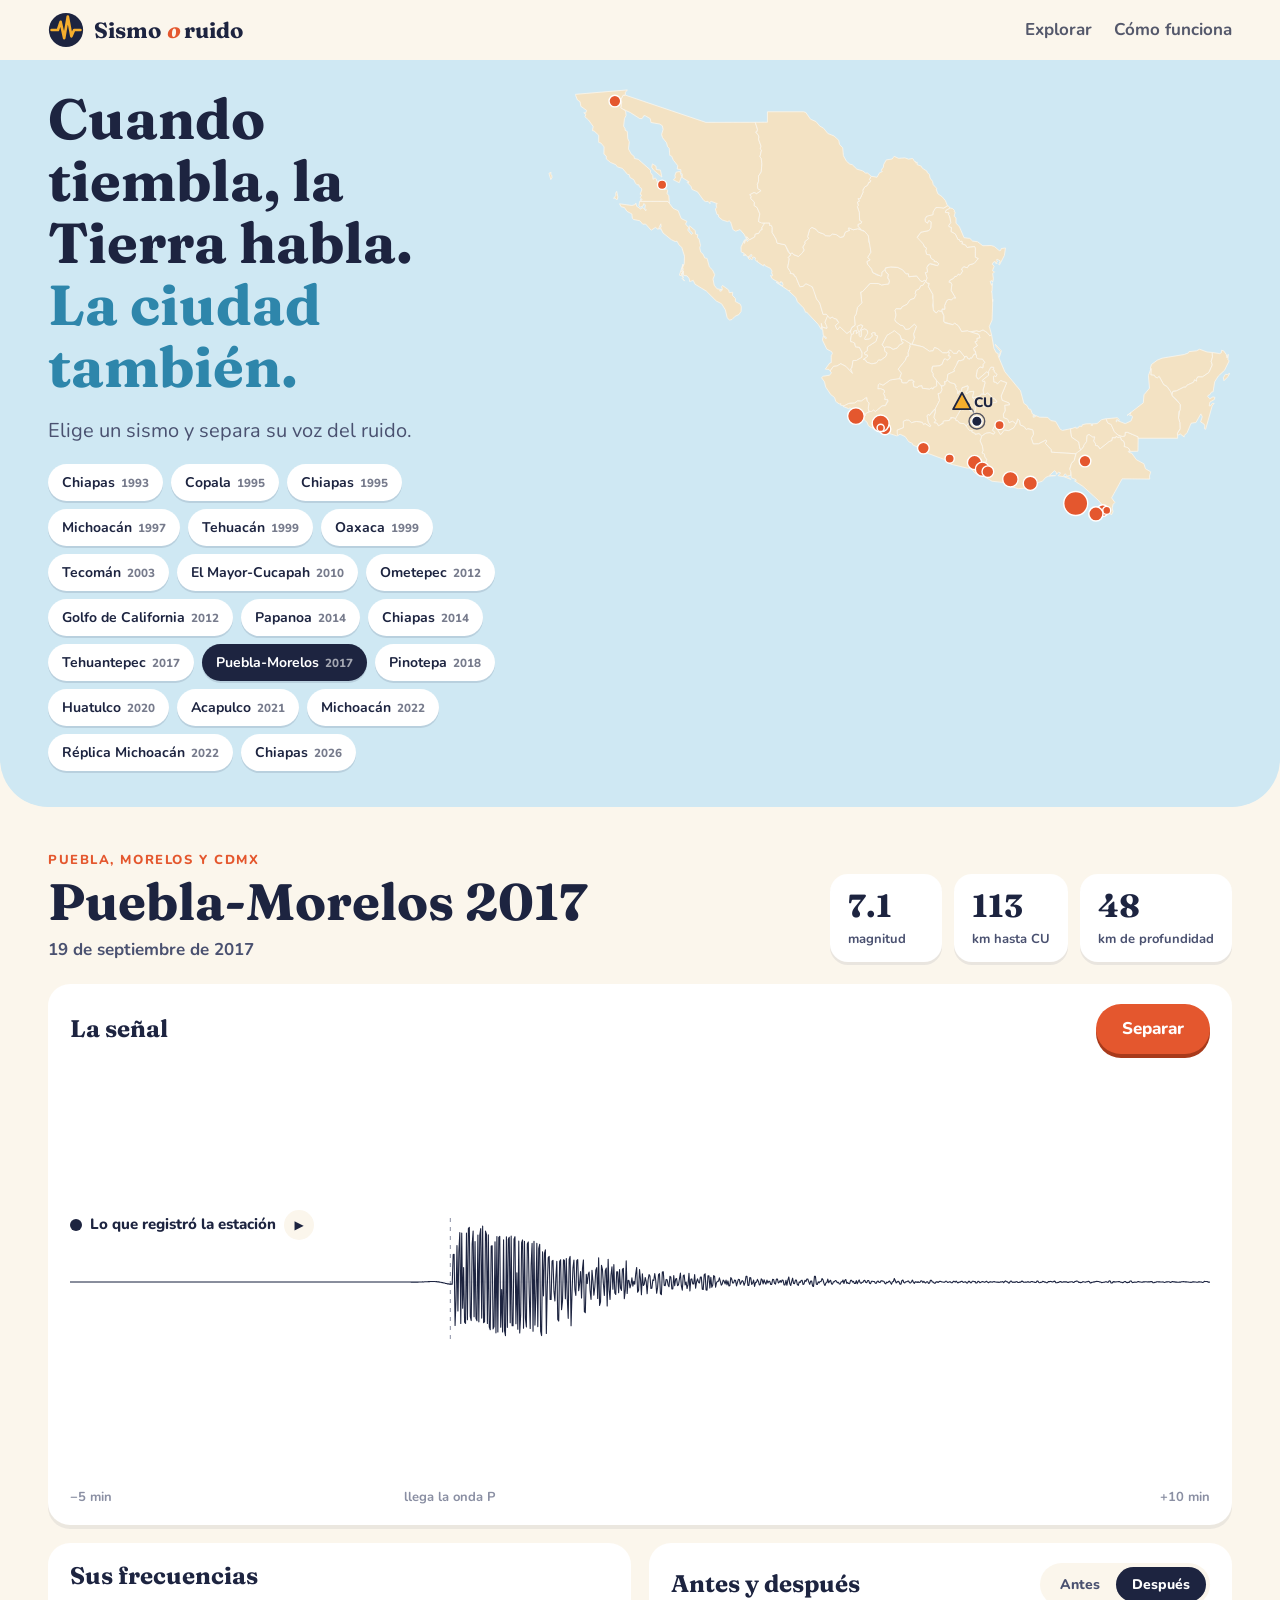
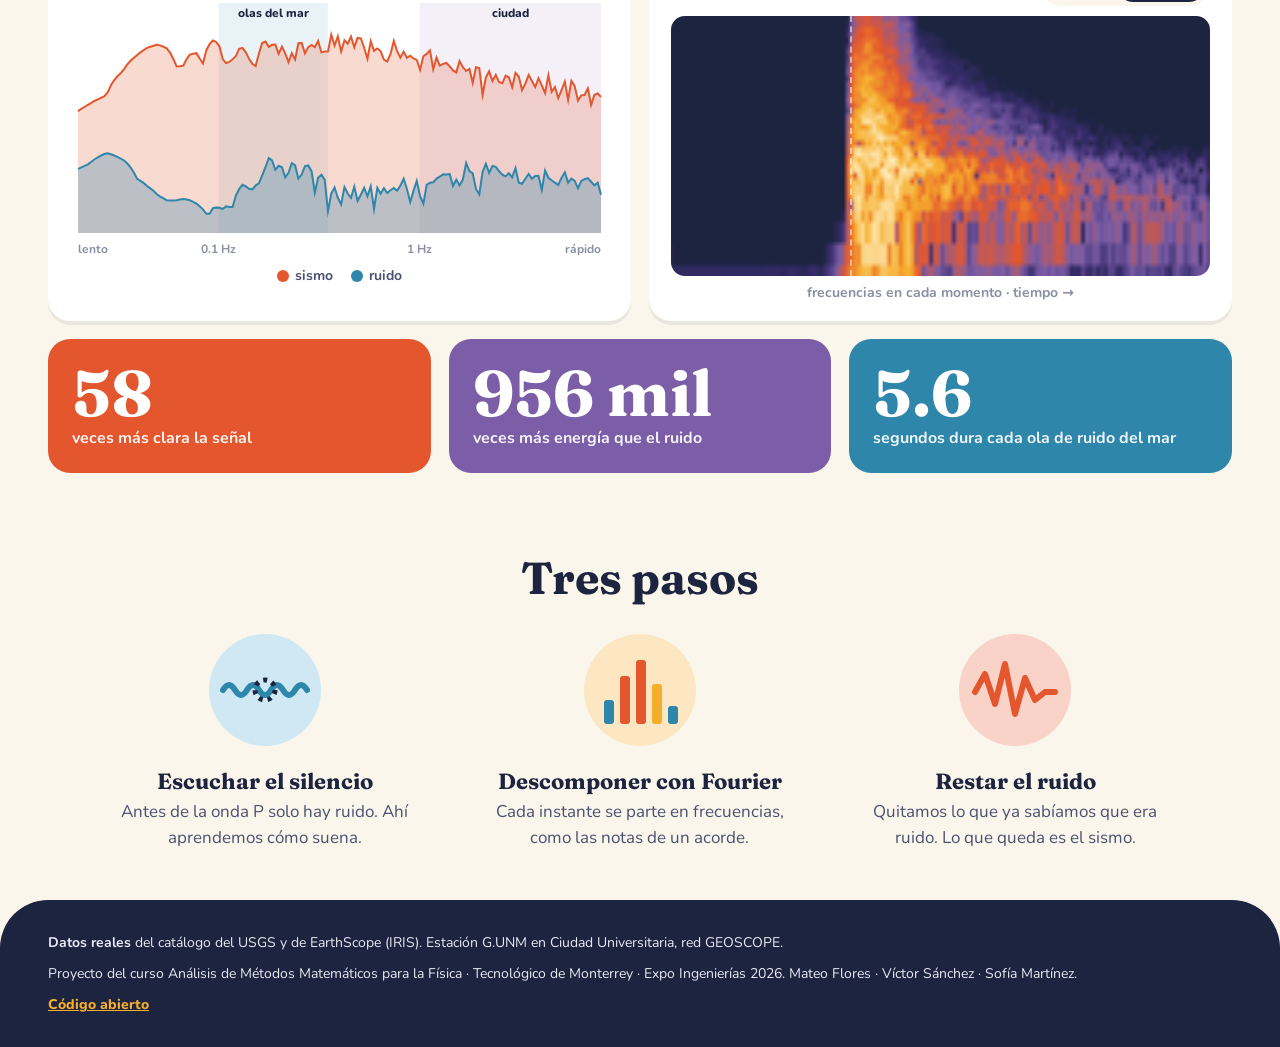
==== web/public/index.html @ 2a660dc6 "Página web: explorador de 20 sismos" ====
<!DOCTYPE html>
<html lang="es">
<head>
  <meta charset="utf-8">
  <meta name="viewport" content="width=device-width, initial-scale=1">
  <title>Sismo o ruido</title>
  <meta name="description" content="Explora 20 sismos de México y mira cómo la transformada de Fourier separa la onda del sismo del ruido de la ciudad.">
  <link rel="icon" href="icono.svg" type="image/svg+xml">
  <link rel="stylesheet" href="estilo.css">
</head>
<body>
  <header class="barra">
    <a class="marca" href="#">
      <svg viewBox="0 0 40 40" class="logo" aria-hidden="true"><circle cx="20" cy="20" r="19" fill="#1D2440"/><path d="M4 20h7l3-9 4 18 4-24 4 22 3-7h7" fill="none" stroke="#F6AE2D" stroke-width="3" stroke-linecap="round" stroke-linejoin="round"/></svg>
      <span>Sismo <b>o</b> ruido</span>
    </a>
    <nav>
      <a href="#explorar">Explorar</a>
      <a href="#como">Cómo funciona</a>
    </nav>
  </header>

  <section class="portada">
    <div class="portada-txt">
      <h1>Cuando tiembla, la Tierra habla.<br><span>La ciudad también.</span></h1>
      <p>Elige un sismo y separa su voz del ruido.</p>
    </div>
    <div class="mapa-caja" id="explorar">
      <svg id="mapa" viewBox="0 0 1000 627" role="img" aria-label="Mapa de México con 20 sismos"></svg>
      <div id="tip" class="tip"></div>
    </div>
    <div class="lista" id="lista" role="list"></div>
  </section>

  <section class="ficha" id="ficha">
    <div class="ficha-cab">
      <div>
        <div class="region" id="f-region"></div>
        <h2 id="f-nombre"></h2>
        <div class="fecha" id="f-fecha"></div>
      </div>
      <div class="datos">
        <div><b id="f-mag"></b><span>magnitud</span></div>
        <div><b id="f-dist"></b><span>km hasta CU</span></div>
        <div><b id="f-prof"></b><span>km de profundidad</span></div>
      </div>
    </div>

    <div class="panel">
      <div class="panel-cab">
        <h3>La señal</h3>
        <button class="boton" id="b-separar">Separar</button>
      </div>
      <div class="ondas" id="ondas">
        <div class="onda" data-k="crudo"><canvas></canvas><div class="etiqueta"><i class="punto gris"></i>Lo que registró la estación<button class="oir" data-a="aud_crudo" aria-label="Escuchar el registro">▶</button></div></div>
        <div class="onda" data-k="sismo"><canvas></canvas><div class="etiqueta"><i class="punto rojo"></i>Sismo<button class="oir" data-a="aud_sismo" aria-label="Escuchar el sismo">▶</button></div></div>
        <div class="onda" data-k="ruido"><canvas></canvas><div class="etiqueta"><i class="punto azul"></i>Ruido <em id="f-zoom"></em><button class="oir" data-a="aud_ruido" aria-label="Escuchar el ruido">▶</button></div></div>
      </div>
      <div class="eje"><span>−5 min</span><span class="eje-p">llega la onda P</span><span>+10 min</span></div>
    </div>

    <div class="dos">
      <div class="panel">
        <div class="panel-cab"><h3>Sus frecuencias</h3></div>
        <canvas id="espectro" class="lienzo"></canvas>
        <div class="leyenda"><span><i class="punto rojo"></i>sismo</span><span><i class="punto azul"></i>ruido</span></div>
      </div>
      <div class="panel">
        <div class="panel-cab"><h3>Antes y después</h3>
          <div class="seg" id="seg"><button data-v="0" class="on">Antes</button><button data-v="1">Después</button></div></div>
        <div class="sg" id="sg">
          <canvas id="sg-antes"></canvas>
          <canvas id="sg-despues"></canvas>
          <div class="sg-p"></div>
        </div>
        <div class="leyenda"><span class="flecha">frecuencias en cada momento · tiempo →</span></div>
      </div>
    </div>

    <div class="cifras">
      <div class="cifra"><b id="c-claro"></b><span>veces más clara la señal</span></div>
      <div class="cifra"><b id="c-energia"></b><span>veces más energía que el ruido</span></div>
      <div class="cifra"><b id="c-mar"></b><span>segundos dura cada ola de ruido del mar</span></div>
    </div>
  </section>

  <section class="como" id="como">
    <h2>Tres pasos</h2>
    <div class="pasos">
      <div class="paso">
        <svg viewBox="0 0 120 120" aria-hidden="true"><circle cx="60" cy="60" r="56" fill="#CFE8F3"/><path d="M18 60q6-10 12 0t12 0 12 0 12 0 12 0 12 0 12 0" fill="none" stroke="#2E86AB" stroke-width="6" stroke-linecap="round"/><circle cx="60" cy="60" r="10" fill="none" stroke="#1D2440" stroke-width="5" stroke-dasharray="4 5"/></svg>
        <h4>Escuchar el silencio</h4>
        <p>Antes de la onda P solo hay ruido. Ahí aprendemos cómo suena.</p>
      </div>
      <div class="paso">
        <svg viewBox="0 0 120 120" aria-hidden="true"><circle cx="60" cy="60" r="56" fill="#FDE7C2"/><rect x="24" y="70" width="10" height="24" rx="3" fill="#2E86AB"/><rect x="40" y="46" width="10" height="48" rx="3" fill="#E4572E"/><rect x="56" y="30" width="10" height="64" rx="3" fill="#E4572E"/><rect x="72" y="54" width="10" height="40" rx="3" fill="#F6AE2D"/><rect x="88" y="76" width="10" height="18" rx="3" fill="#2E86AB"/></svg>
        <h4>Descomponer con Fourier</h4>
        <p>Cada instante se parte en frecuencias, como las notas de un acorde.</p>
      </div>
      <div class="paso">
        <svg viewBox="0 0 120 120" aria-hidden="true"><circle cx="60" cy="60" r="56" fill="#F9D3C8"/><path d="M20 62l10-18 10 30 10-40 10 50 10-36 10 22 10-8 10 0" fill="none" stroke="#E4572E" stroke-width="6" stroke-linecap="round" stroke-linejoin="round"/></svg>
        <h4>Restar el ruido</h4>
        <p>Quitamos lo que ya sabíamos que era ruido. Lo que queda es el sismo.</p>
      </div>
    </div>
  </section>

  <footer class="pie">
    <div>
      <b>Datos reales</b> del catálogo del USGS y de EarthScope (IRIS). Estación G.UNM en Ciudad Universitaria, red GEOSCOPE.
    </div>
    <div>
      Proyecto del curso Análisis de Métodos Matemáticos para la Física · Tecnológico de Monterrey · Expo Ingenierías 2026.
      Mateo Flores · Víctor Sánchez · Sofía Martínez.
    </div>
    <div><a href="https://github.com/Mmateo101/video-fismat">Código abierto</a></div>
  </footer>

  <script src="js/gsap.min.js"></script>
  <script src="js/mexico.js"></script>
  <script src="js/app.js"></script>
</body>
</html>
---- web/public/estilo.css ----
@font-face { font-family: "Fraunces"; font-weight: 600; font-display: swap; src: url("fonts/fraunces-latin-600-normal.woff2") format("woff2"); }
@font-face { font-family: "Fraunces"; font-weight: 700; font-display: swap; src: url("fonts/fraunces-latin-700-normal.woff2") format("woff2"); }
@font-face { font-family: "Nunito"; font-weight: 400; font-display: swap; src: url("fonts/nunito-latin-400-normal.woff2") format("woff2"); }
@font-face { font-family: "Nunito"; font-weight: 700; font-display: swap; src: url("fonts/nunito-latin-700-normal.woff2") format("woff2"); }
@font-face { font-family: "Nunito"; font-weight: 800; font-display: swap; src: url("fonts/nunito-latin-800-normal.woff2") format("woff2"); }

:root {
  --papel: #FBF6EC;
  --cielo: #CFE8F3;
  --tinta: #1D2440;
  --tinta2: #4A5170;
  --sismo: #E4572E;
  --ruido: #2E86AB;
  --sol: #F6AE2D;
  --morado: #7B5EA7;
  --tierra: #F3E2C3;
  --tierra2: #E9CF9F;
  --gris: #8A8FA3;
  --radio: 22px;
}
* { box-sizing: border-box; }
html { scroll-behavior: smooth; }
body { margin: 0; background: var(--papel); color: var(--tinta); font: 400 17px/1.5 "Nunito", system-ui, sans-serif; }
h1, h2, h3, h4 { font-family: "Fraunces", Georgia, serif; font-weight: 700; margin: 0; line-height: 1.1; }
a { color: inherit; }
button { font: inherit; cursor: pointer; }

.barra { position: sticky; top: 0; z-index: 20; display: flex; align-items: center; justify-content: space-between; padding: 12px clamp(16px, 4vw, 48px); background: rgba(251, 246, 236, .92); backdrop-filter: blur(8px); }
.marca { display: flex; align-items: center; gap: 10px; text-decoration: none; font: 700 22px "Fraunces", serif; }
.marca b { color: var(--sismo); font-style: italic; }
.logo { width: 36px; height: 36px; }
.barra nav { display: flex; gap: 22px; font-weight: 700; }
.barra nav a { text-decoration: none; opacity: .75; }
.barra nav a:hover { opacity: 1; }

/* portada: texto + mapa + lista */
.portada { display: grid; grid-template-columns: minmax(0, 1fr) minmax(0, 1.5fr); grid-template-rows: auto auto; gap: 18px 40px; padding: 28px clamp(16px, 4vw, 48px) 36px; background: var(--cielo); border-radius: 0 0 48px 48px; }
.portada-txt { align-self: center; }
.portada h1 { font-size: clamp(34px, 4.4vw, 64px); }
.portada h1 span { color: var(--ruido); }
.portada p { font-size: 20px; color: var(--tinta2); margin: 18px 0 0; }
.mapa-caja { position: relative; grid-row: span 2; }
#mapa { width: 100%; height: auto; display: block; overflow: visible; }
#mapa .estado { fill: var(--tierra); stroke: var(--papel); stroke-width: 1.2; }
#mapa .estado.cdmx { fill: var(--tierra2); }
#mapa .sismo { cursor: pointer; }
#mapa .sismo circle.n { fill: var(--sismo); stroke: #fff; stroke-width: 2; transition: r .25s; }
#mapa .sismo circle.o { fill: none; stroke: var(--sismo); stroke-width: 2; opacity: 0; }
#mapa .sismo.activo circle.n { fill: var(--tinta); }
#mapa .sismo.activo circle.o { stroke: var(--tinta); }
#mapa .estacion path { fill: var(--sol); stroke: var(--tinta); stroke-width: 2.5; stroke-linejoin: round; }
#mapa .rayo { stroke: var(--tinta); stroke-width: 2; stroke-dasharray: 6 7; fill: none; opacity: .5; }
.tip { position: absolute; pointer-events: none; padding: 8px 14px; border-radius: 12px; background: var(--tinta); color: #fff; font-weight: 700; font-size: 15px; white-space: nowrap; opacity: 0; transform: translate(-50%, -130%); transition: opacity .15s; }
.lista { display: flex; flex-wrap: wrap; gap: 8px; align-content: flex-start; }
.chip { border: 0; padding: 8px 14px; border-radius: 40px; background: #fff; color: var(--tinta); font-weight: 700; font-size: 14px; box-shadow: 0 2px 0 rgba(29, 36, 64, .12); transition: transform .15s, background .2s, color .2s; }
.chip:hover { transform: translateY(-2px); }
.chip.activo { background: var(--tinta); color: #fff; }
.chip small { opacity: .6; margin-left: 6px; font-weight: 800; }

/* ficha del sismo */
.ficha { padding: 44px clamp(16px, 4vw, 48px) 20px; max-width: 1400px; margin: 0 auto; }
.ficha-cab { display: flex; justify-content: space-between; align-items: flex-end; flex-wrap: wrap; gap: 24px; margin-bottom: 22px; }
.region { font-weight: 800; letter-spacing: .12em; text-transform: uppercase; font-size: 13px; color: var(--sismo); }
.ficha h2 { font-size: clamp(32px, 4vw, 54px); margin-top: 4px; }
.fecha { color: var(--tinta2); font-weight: 700; margin-top: 6px; }
.datos { display: flex; gap: 12px; }
.datos div { background: #fff; border-radius: 18px; padding: 12px 18px; min-width: 112px; box-shadow: 0 3px 0 rgba(29, 36, 64, .08); }
.datos b { display: block; font: 700 32px "Fraunces", serif; }
.datos span { font-size: 13px; font-weight: 700; color: var(--tinta2); }

.panel { background: #fff; border-radius: var(--radio); padding: 20px 22px 18px; box-shadow: 0 4px 0 rgba(29, 36, 64, .07); margin-bottom: 18px; }
.panel-cab { display: flex; align-items: center; justify-content: space-between; margin-bottom: 10px; gap: 12px; }
.panel h3 { font-size: 24px; }
.pista { font-size: 13px; font-weight: 800; color: var(--gris); text-transform: uppercase; letter-spacing: .1em; }
.boton { border: 0; border-radius: 40px; padding: 12px 26px; background: var(--sismo); color: #fff; font-weight: 800; font-size: 17px; box-shadow: 0 4px 0 #A83A1B; transition: transform .1s, box-shadow .1s, background .2s; }
.boton:active { transform: translateY(3px); box-shadow: 0 1px 0 #A83A1B; }
.boton.unir { background: var(--tinta); box-shadow: 0 4px 0 #0B1025; }

.ondas { position: relative; height: 420px; }
.onda { position: absolute; left: 0; right: 0; height: 140px; }
.onda canvas { width: 100%; height: 100%; display: block; }
.etiqueta { position: absolute; left: 0; top: 4px; display: flex; align-items: center; gap: 8px; font-weight: 800; font-size: 15px; background: rgba(255, 255, 255, .85); padding: 2px 8px 2px 0; border-radius: 8px; }
.etiqueta em { font-style: normal; color: var(--gris); font-weight: 700; }
.punto { display: inline-block; width: 12px; height: 12px; border-radius: 50%; }
.punto.gris { background: var(--tinta); }
.punto.rojo { background: var(--sismo); }
.punto.azul { background: var(--ruido); }
.oir { border: 0; width: 30px; height: 30px; border-radius: 50%; background: var(--papel); color: var(--tinta); font-size: 12px; display: grid; place-items: center; transition: background .2s; }
.oir:hover, .oir.sonando { background: var(--sol); }
.eje { position: relative; display: flex; justify-content: space-between; font-size: 13px; font-weight: 700; color: var(--gris); margin-top: 4px; }

.dos { display: grid; grid-template-columns: 1fr 1fr; gap: 18px; }
.dos .panel { margin-bottom: 0; }
.lienzo { width: 100%; height: 260px; display: block; }
.leyenda { display: flex; gap: 18px; justify-content: center; font-size: 14px; font-weight: 700; color: var(--tinta2); margin-top: 6px; }
.leyenda span { display: flex; align-items: center; gap: 6px; }
.leyenda .flecha { color: var(--gris); }
.sg { position: relative; height: 260px; border-radius: 14px; overflow: hidden; cursor: ew-resize; touch-action: none; }
.sg canvas { position: absolute; inset: 0; width: 100%; height: 100%; }
.sg { cursor: default; }
.sg-p { position: absolute; top: 0; bottom: 0; left: 33.3%; border-left: 2px dashed rgba(255, 255, 255, .55); }
.seg { display: flex; background: var(--papel); border-radius: 40px; padding: 4px; }
.seg button { border: 0; background: none; padding: 7px 16px; border-radius: 40px; font-weight: 800; font-size: 14px; color: var(--tinta2); transition: background .25s, color .25s; }
.seg button.on { background: var(--tinta); color: #fff; }

.cifras { display: grid; grid-template-columns: repeat(3, 1fr); gap: 18px; margin: 18px 0 10px; }
.cifra { border-radius: var(--radio); padding: 22px 24px; color: #fff; }
.cifra:nth-child(1) { background: var(--sismo); }
.cifra:nth-child(2) { background: var(--morado); }
.cifra:nth-child(3) { background: var(--ruido); }
.cifra b { display: block; font: 700 clamp(40px, 5vw, 64px)/1 "Fraunces", serif; }
.cifra span { font-weight: 700; font-size: 16px; opacity: .92; }

.como { padding: 50px clamp(16px, 4vw, 48px); text-align: center; }
.como h2 { font-size: clamp(30px, 3.5vw, 46px); margin-bottom: 28px; }
.pasos { display: grid; grid-template-columns: repeat(3, 1fr); gap: 26px; max-width: 1100px; margin: 0 auto; }
.paso svg { width: 120px; height: 120px; }
.paso h4 { font-size: 22px; margin: 12px 0 6px; }
.paso p { margin: 0 auto; max-width: 300px; color: var(--tinta2); }

.pie { background: var(--tinta); color: #E8EAF2; padding: 32px clamp(16px, 4vw, 48px); display: grid; gap: 10px; font-size: 14px; border-radius: 48px 48px 0 0; }
.pie a { color: var(--sol); font-weight: 800; }

@media (max-width: 900px) {
  .portada { grid-template-columns: 1fr; }
  .mapa-caja { grid-row: auto; }
  .dos, .cifras, .pasos { grid-template-columns: 1fr; }
  .ondas { height: 360px; }
  .onda { height: 120px; }
  .barra nav { display: none; }
}
@media (prefers-reduced-motion: reduce) { html { scroll-behavior: auto; } }
.eje-p { position: absolute; left: 33.3%; transform: translateX(-50%); }
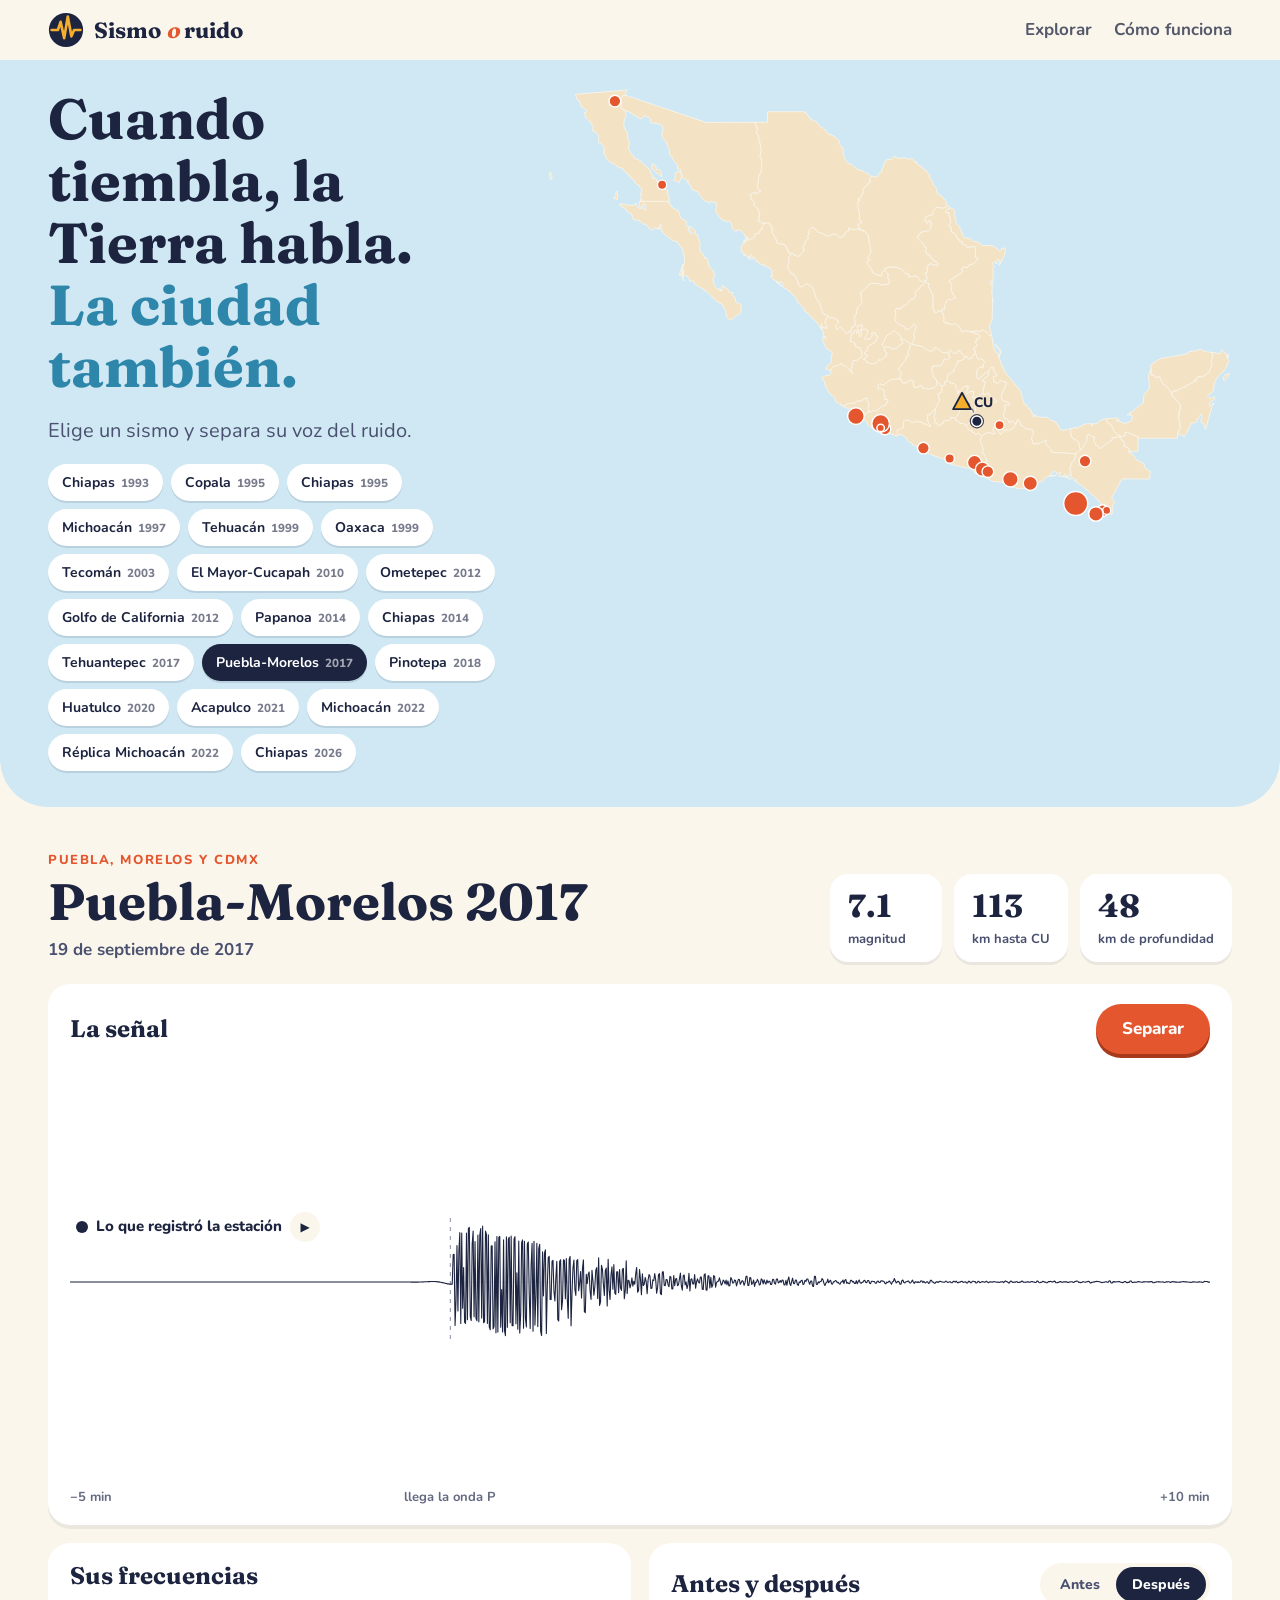
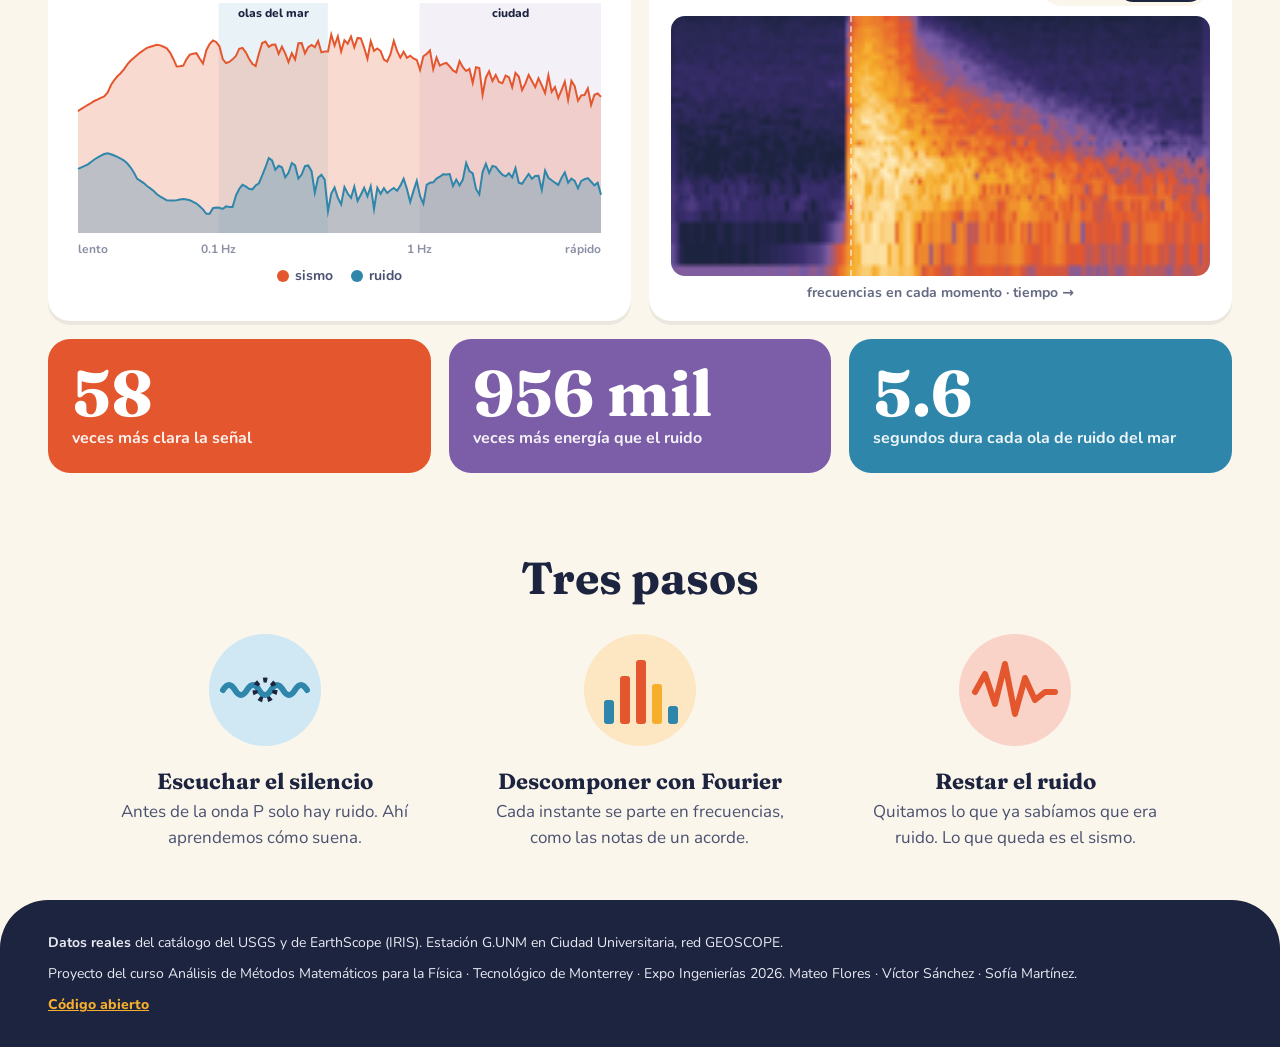
==== commit f027f20f: "Web: jerarquia de encabezados, contraste y relleno" ====
--- a/web/public/index.html
+++ b/web/public/index.html
@@ -89,17 +89,17 @@
     <div class="pasos">
       <div class="paso">
         <svg viewBox="0 0 120 120" aria-hidden="true"><circle cx="60" cy="60" r="56" fill="#CFE8F3"/><path d="M18 60q6-10 12 0t12 0 12 0 12 0 12 0 12 0 12 0" fill="none" stroke="#2E86AB" stroke-width="6" stroke-linecap="round"/><circle cx="60" cy="60" r="10" fill="none" stroke="#1D2440" stroke-width="5" stroke-dasharray="4 5"/></svg>
-        <h4>Escuchar el silencio</h4>
+        <h3 class="paso-t">Escuchar el silencio</h3>
         <p>Antes de la onda P solo hay ruido. Ahí aprendemos cómo suena.</p>
       </div>
       <div class="paso">
         <svg viewBox="0 0 120 120" aria-hidden="true"><circle cx="60" cy="60" r="56" fill="#FDE7C2"/><rect x="24" y="70" width="10" height="24" rx="3" fill="#2E86AB"/><rect x="40" y="46" width="10" height="48" rx="3" fill="#E4572E"/><rect x="56" y="30" width="10" height="64" rx="3" fill="#E4572E"/><rect x="72" y="54" width="10" height="40" rx="3" fill="#F6AE2D"/><rect x="88" y="76" width="10" height="18" rx="3" fill="#2E86AB"/></svg>
-        <h4>Descomponer con Fourier</h4>
+        <h3 class="paso-t">Descomponer con Fourier</h3>
         <p>Cada instante se parte en frecuencias, como las notas de un acorde.</p>
       </div>
       <div class="paso">
         <svg viewBox="0 0 120 120" aria-hidden="true"><circle cx="60" cy="60" r="56" fill="#F9D3C8"/><path d="M20 62l10-18 10 30 10-40 10 50 10-36 10 22 10-8 10 0" fill="none" stroke="#E4572E" stroke-width="6" stroke-linecap="round" stroke-linejoin="round"/></svg>
-        <h4>Restar el ruido</h4>
+        <h3 class="paso-t">Restar el ruido</h3>
         <p>Quitamos lo que ya sabíamos que era ruido. Lo que queda es el sismo.</p>
       </div>
     </div>
--- a/web/public/estilo.css
+++ b/web/public/estilo.css
@@ -15,7 +15,7 @@
   --morado: #7B5EA7;
   --tierra: #F3E2C3;
   --tierra2: #E9CF9F;
-  --gris: #8A8FA3;
+  --gris: #646A82;
   --radio: 22px;
 }
 * { box-sizing: border-box; }
@@ -79,7 +79,7 @@
 .ondas { position: relative; height: 420px; }
 .onda { position: absolute; left: 0; right: 0; height: 140px; }
 .onda canvas { width: 100%; height: 100%; display: block; }
-.etiqueta { position: absolute; left: 0; top: 4px; display: flex; align-items: center; gap: 8px; font-weight: 800; font-size: 15px; background: rgba(255, 255, 255, .85); padding: 2px 8px 2px 0; border-radius: 8px; }
+.etiqueta { position: absolute; left: 0; top: 4px; display: flex; align-items: center; gap: 8px; font-weight: 800; font-size: 15px; background: rgba(255, 255, 255, .85); padding: 4px 10px 4px 6px; border-radius: 8px; }
 .etiqueta em { font-style: normal; color: var(--gris); font-weight: 700; }
 .punto { display: inline-block; width: 12px; height: 12px; border-radius: 50%; }
 .punto.gris { background: var(--tinta); }
@@ -115,7 +115,7 @@
 .como h2 { font-size: clamp(30px, 3.5vw, 46px); margin-bottom: 28px; }
 .pasos { display: grid; grid-template-columns: repeat(3, 1fr); gap: 26px; max-width: 1100px; margin: 0 auto; }
 .paso svg { width: 120px; height: 120px; }
-.paso h4 { font-size: 22px; margin: 12px 0 6px; }
+.paso h3 { font-size: 22px; margin: 12px 0 6px; }
 .paso p { margin: 0 auto; max-width: 300px; color: var(--tinta2); }
 
 .pie { background: var(--tinta); color: #E8EAF2; padding: 32px clamp(16px, 4vw, 48px); display: grid; gap: 10px; font-size: 14px; border-radius: 48px 48px 0 0; }
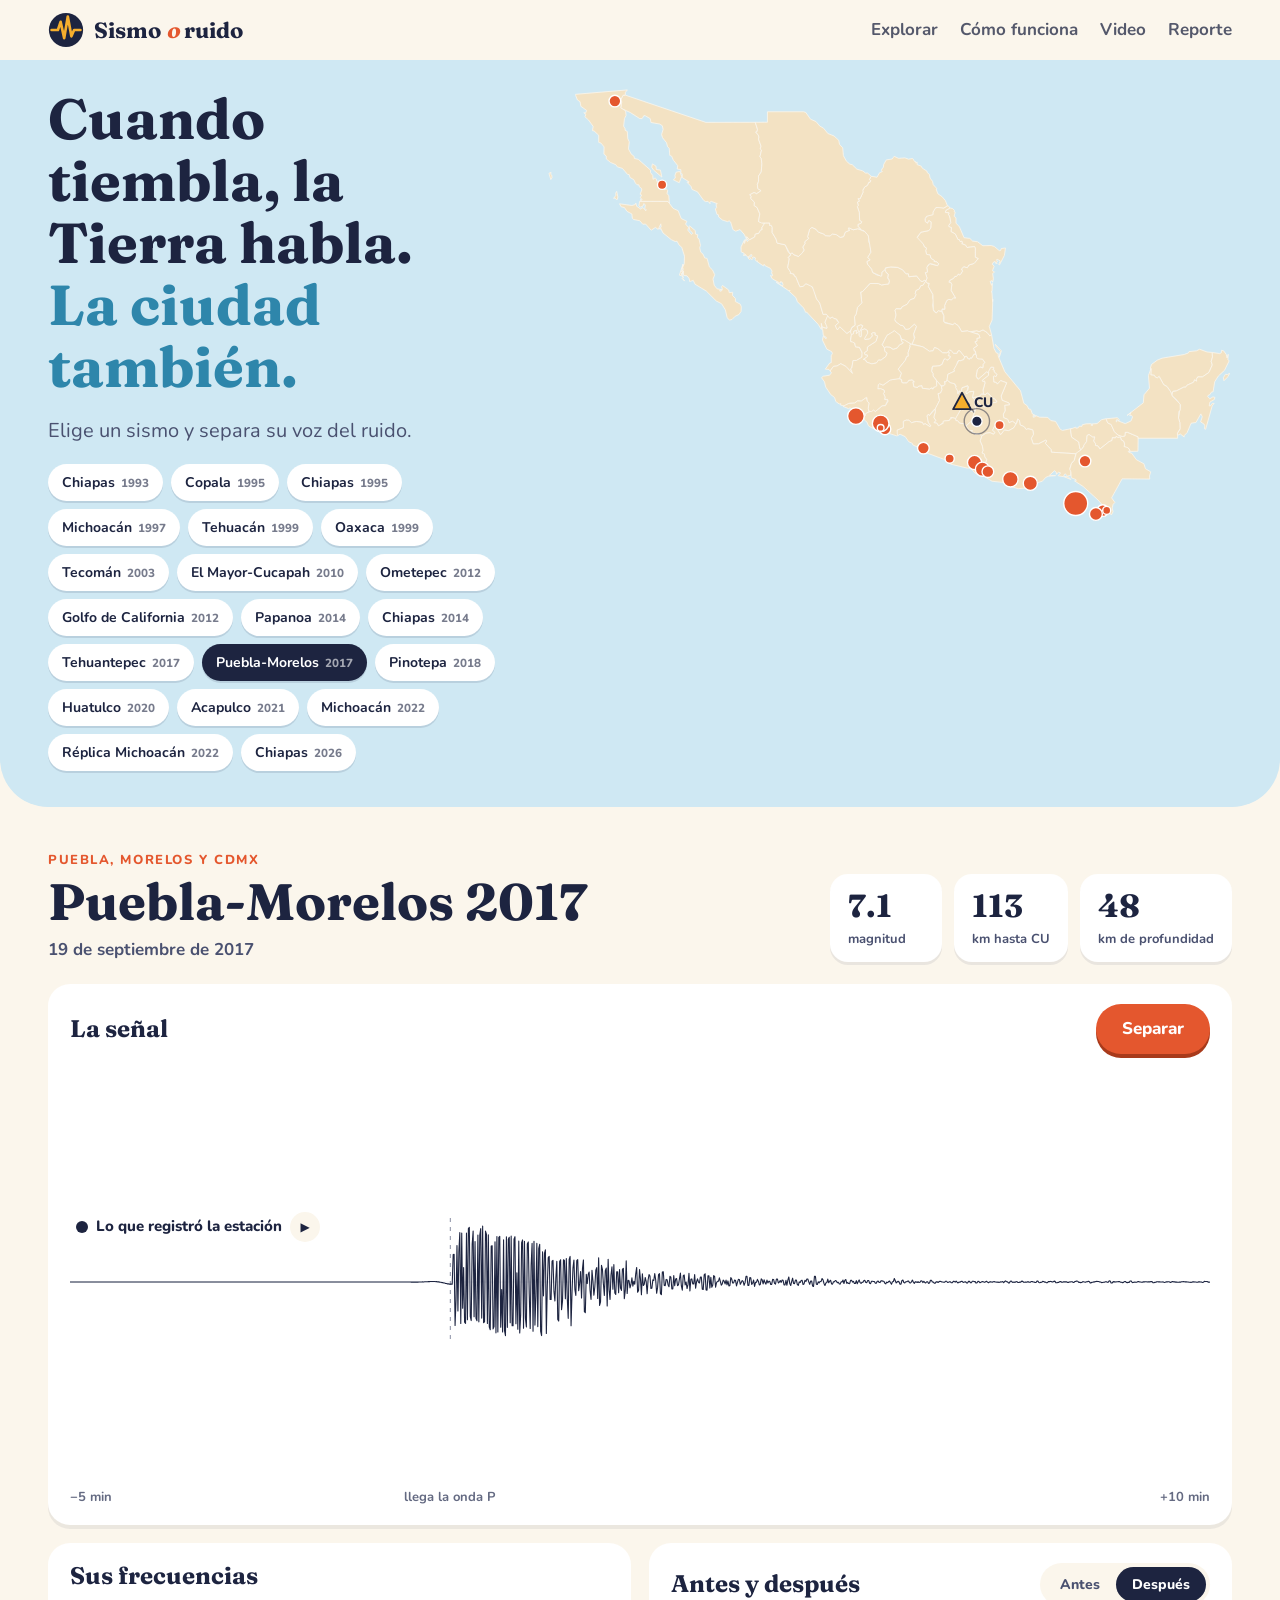
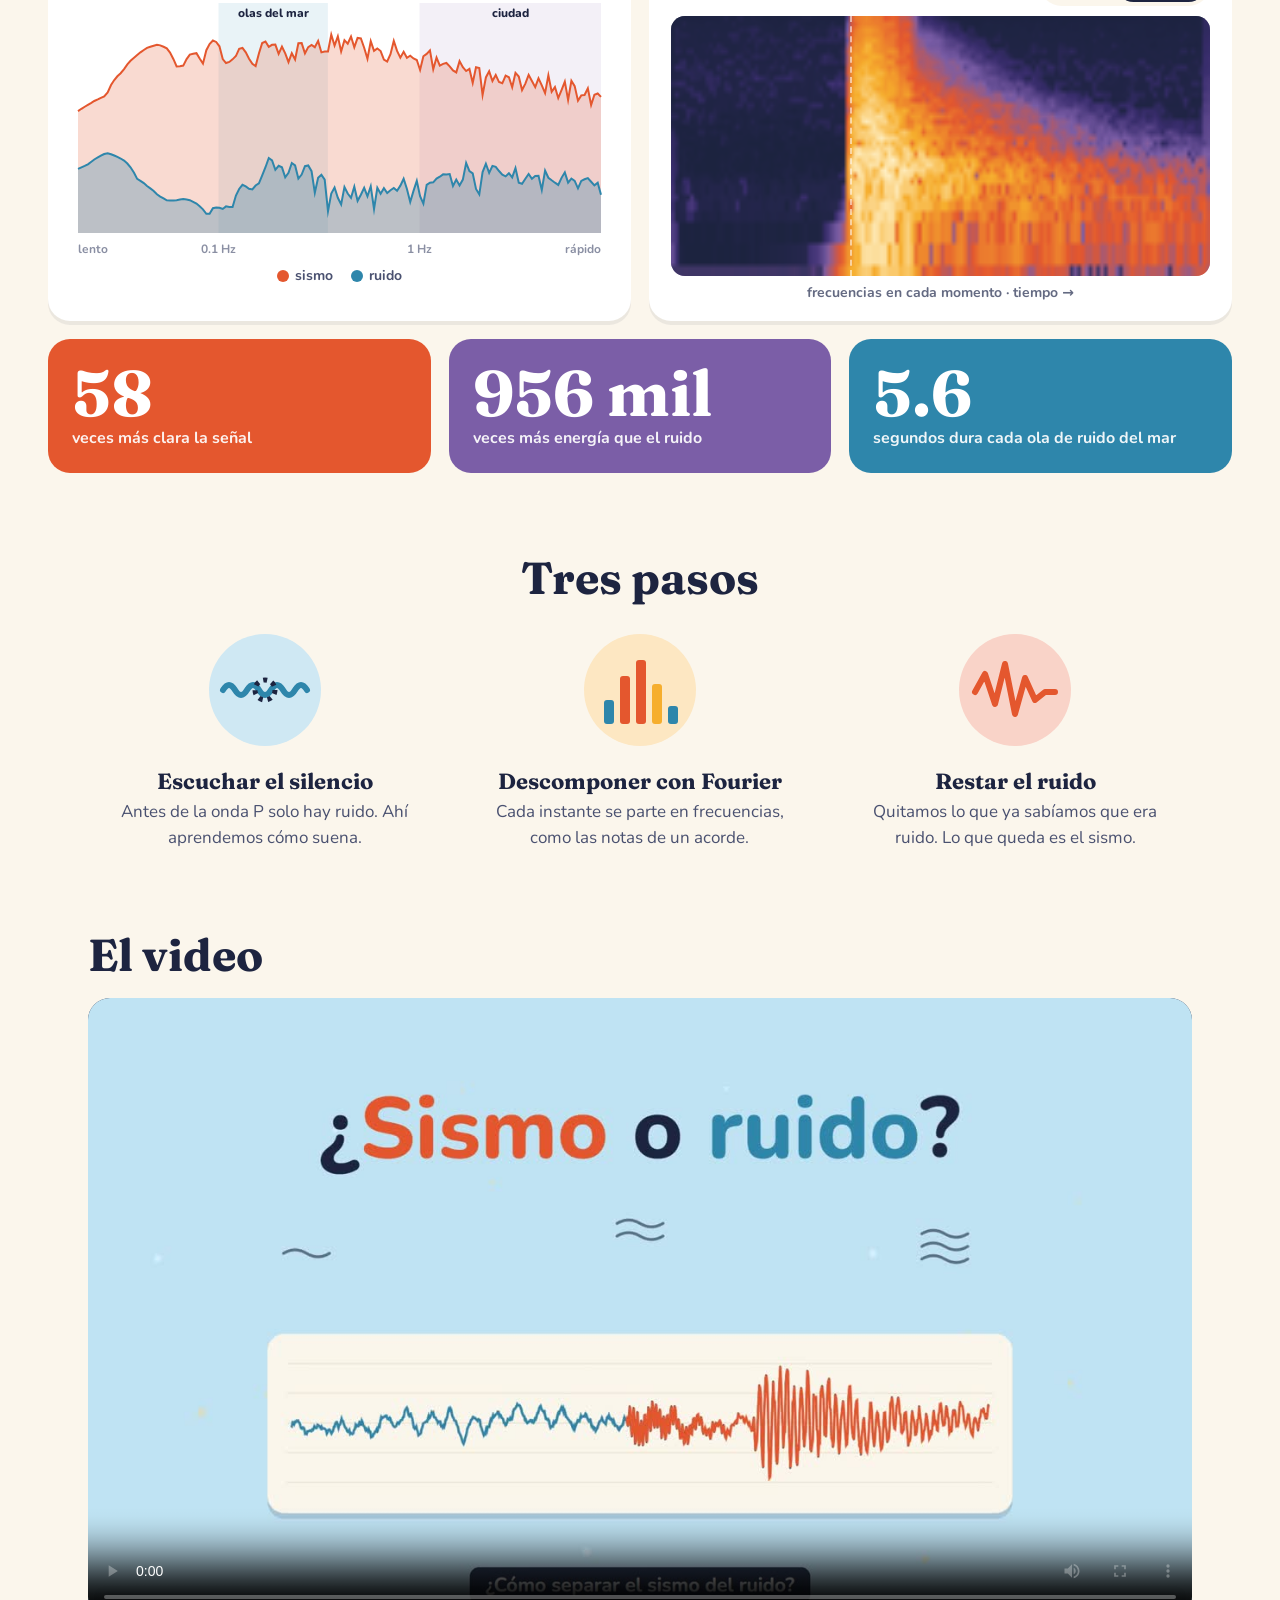
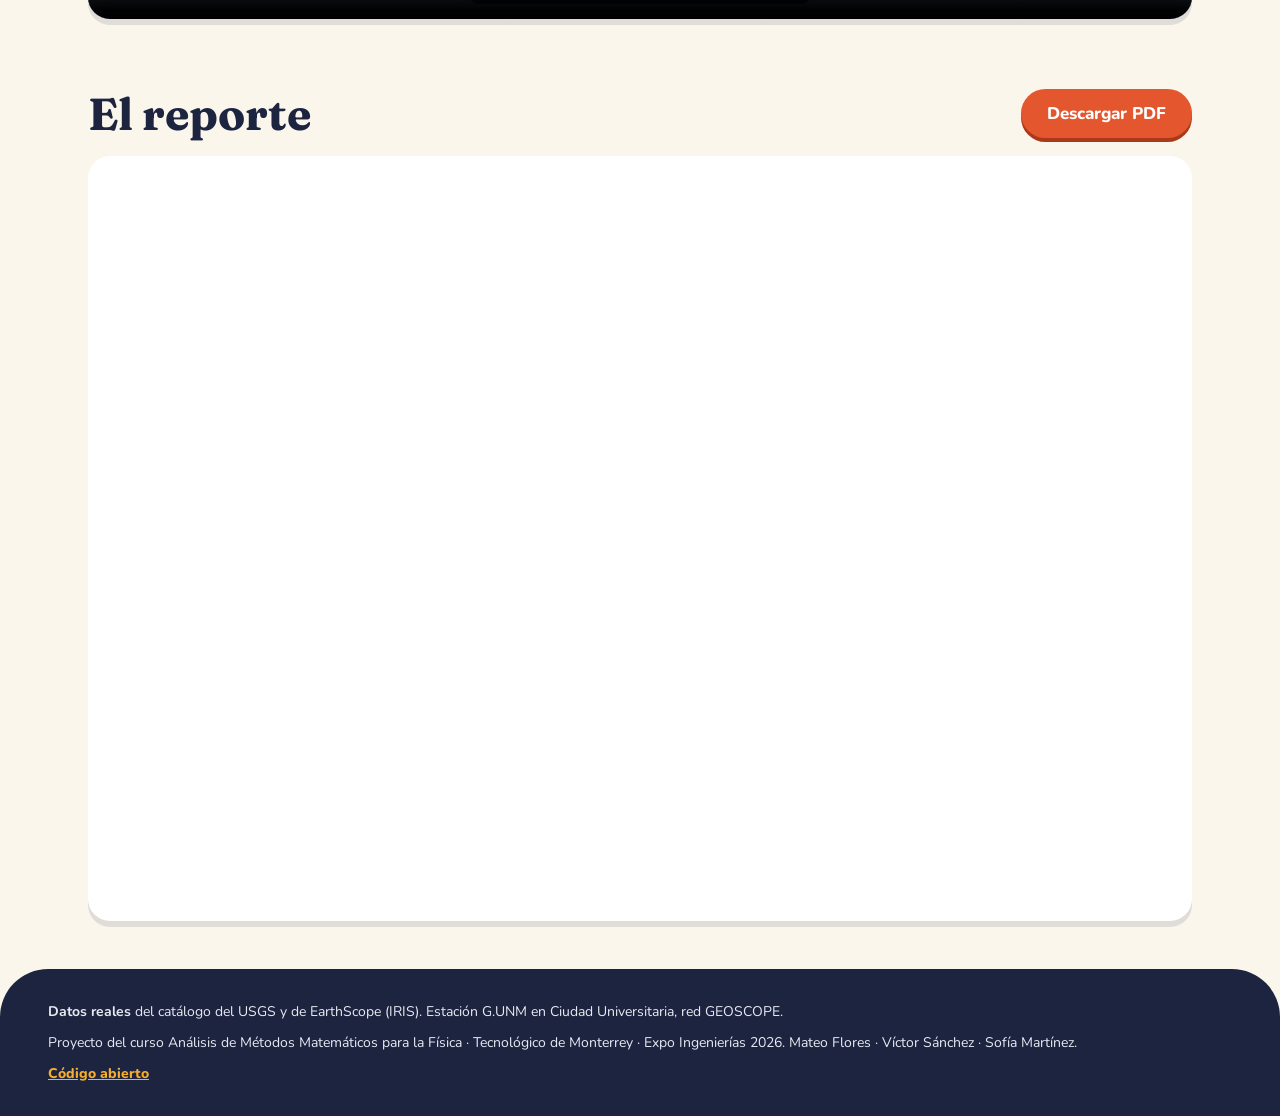
==== commit 2454e448: "Web: secciones de video y reporte" ====
--- a/web/public/index.html
+++ b/web/public/index.html
@@ -17,6 +17,8 @@
     <nav>
       <a href="#explorar">Explorar</a>
       <a href="#como">Cómo funciona</a>
+      <a href="#video">Video</a>
+      <a href="#reporte">Reporte</a>
     </nav>
   </header>
 
@@ -105,6 +107,19 @@
     </div>
   </section>
 
+  <section class="extra" id="video">
+    <h2>El video</h2>
+    <video controls preload="metadata" playsinline poster="media/poster.jpg" src="media/sismo_o_ruido.mp4"></video>
+  </section>
+
+  <section class="extra" id="reporte">
+    <div class="extra-cab">
+      <h2>El reporte</h2>
+      <a class="boton" href="reporte.pdf" download="Fismat_SismoORuido.pdf">Descargar PDF</a>
+    </div>
+    <iframe class="pdf" src="reporte.pdf#view=FitH" title="Reporte de investigación"></iframe>
+  </section>
+
   <footer class="pie">
     <div>
       <b>Datos reales</b> del catálogo del USGS y de EarthScope (IRIS). Estación G.UNM en Ciudad Universitaria, red GEOSCOPE.
--- a/web/public/estilo.css
+++ b/web/public/estilo.css
@@ -121,6 +121,14 @@
 .pie { background: var(--tinta); color: #E8EAF2; padding: 32px clamp(16px, 4vw, 48px); display: grid; gap: 10px; font-size: 14px; border-radius: 48px 48px 0 0; }
 .pie a { color: var(--sol); font-weight: 800; }
 
+.extra { max-width: 1200px; margin: 0 auto; padding: 30px clamp(16px, 4vw, 48px) 40px; }
+.extra h2 { font-size: clamp(30px, 3.5vw, 46px); margin-bottom: 18px; }
+.extra video { width: 100%; border-radius: var(--radio); background: var(--tinta); box-shadow: 0 6px 0 rgba(29, 36, 64, .12); display: block; }
+.extra-cab { display: flex; align-items: center; justify-content: space-between; gap: 16px; flex-wrap: wrap; margin-bottom: 18px; }
+.extra-cab h2 { margin: 0; }
+.extra-cab .boton { text-decoration: none; }
+.pdf { width: 100%; height: 85vh; min-height: 520px; border: 0; border-radius: var(--radio); background: #fff; box-shadow: 0 6px 0 rgba(29, 36, 64, .12); }
+
 @media (max-width: 900px) {
   .portada { grid-template-columns: 1fr; }
   .mapa-caja { grid-row: auto; }
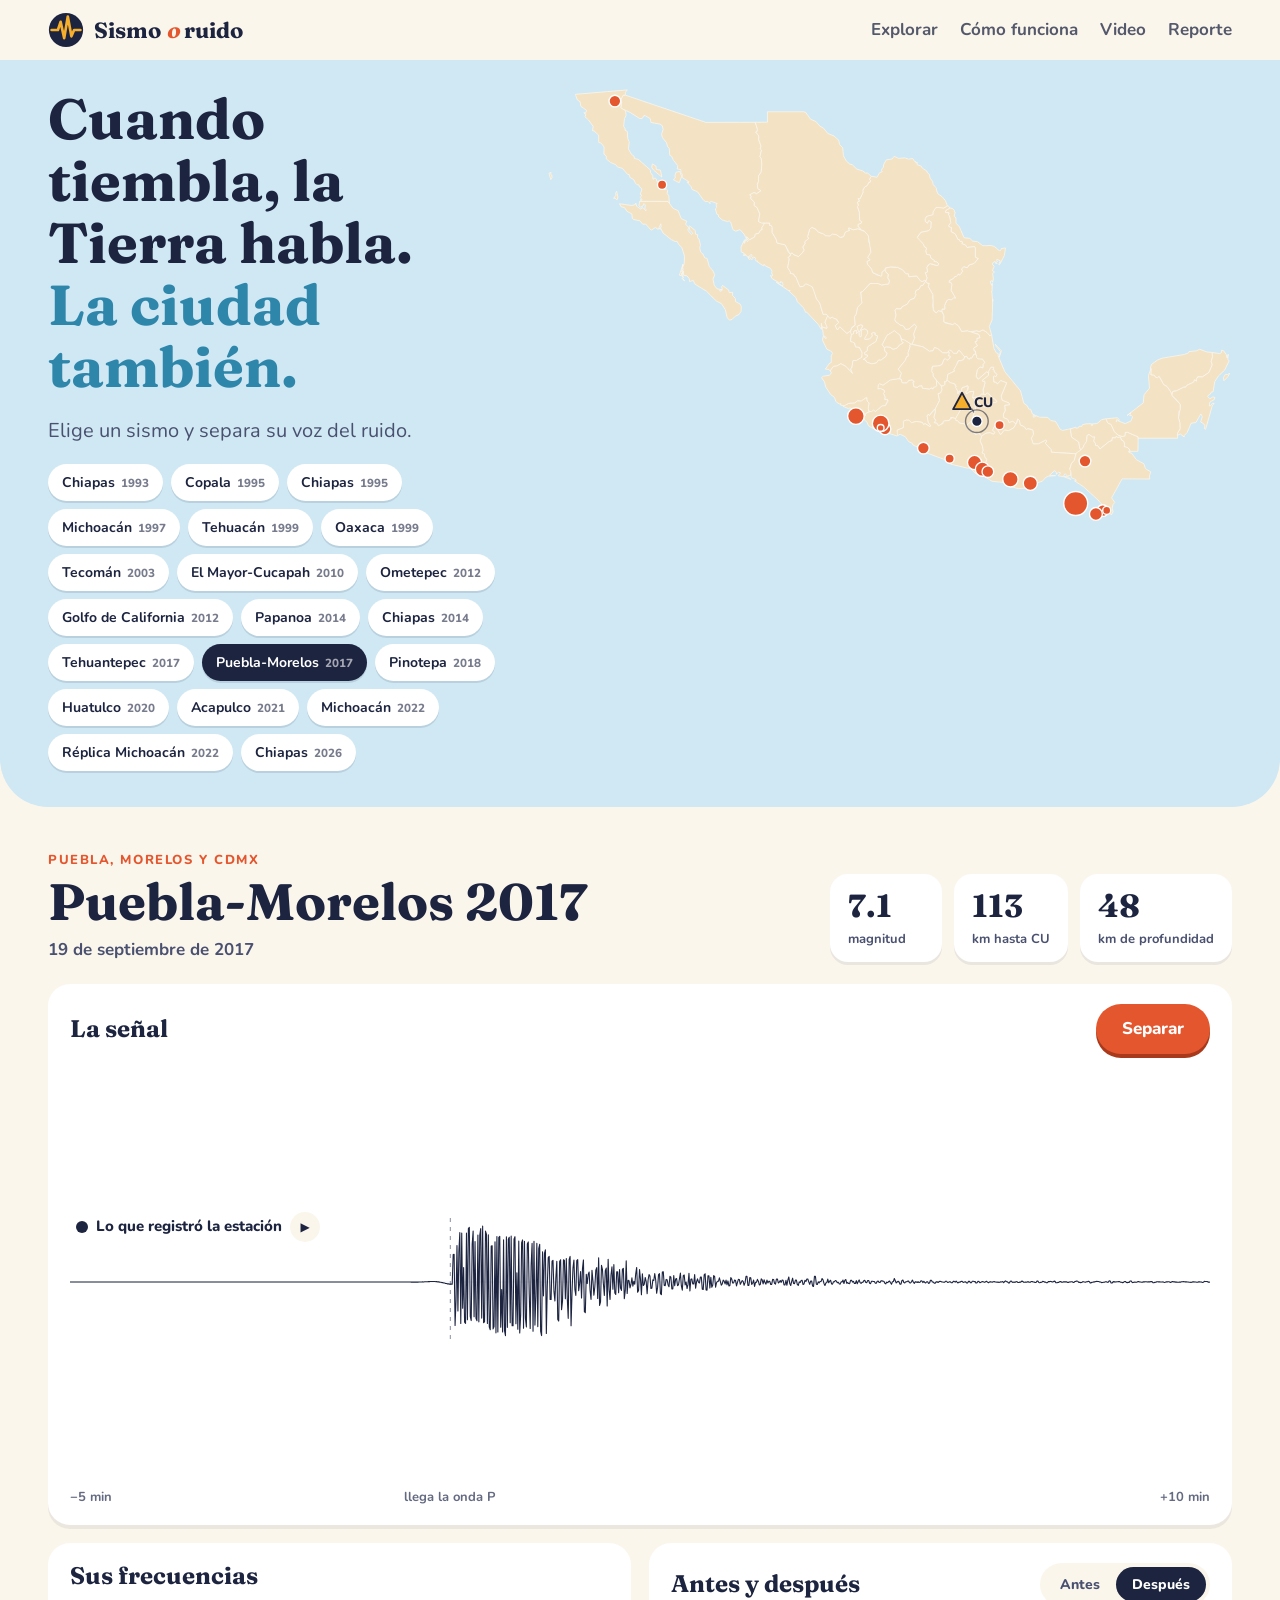
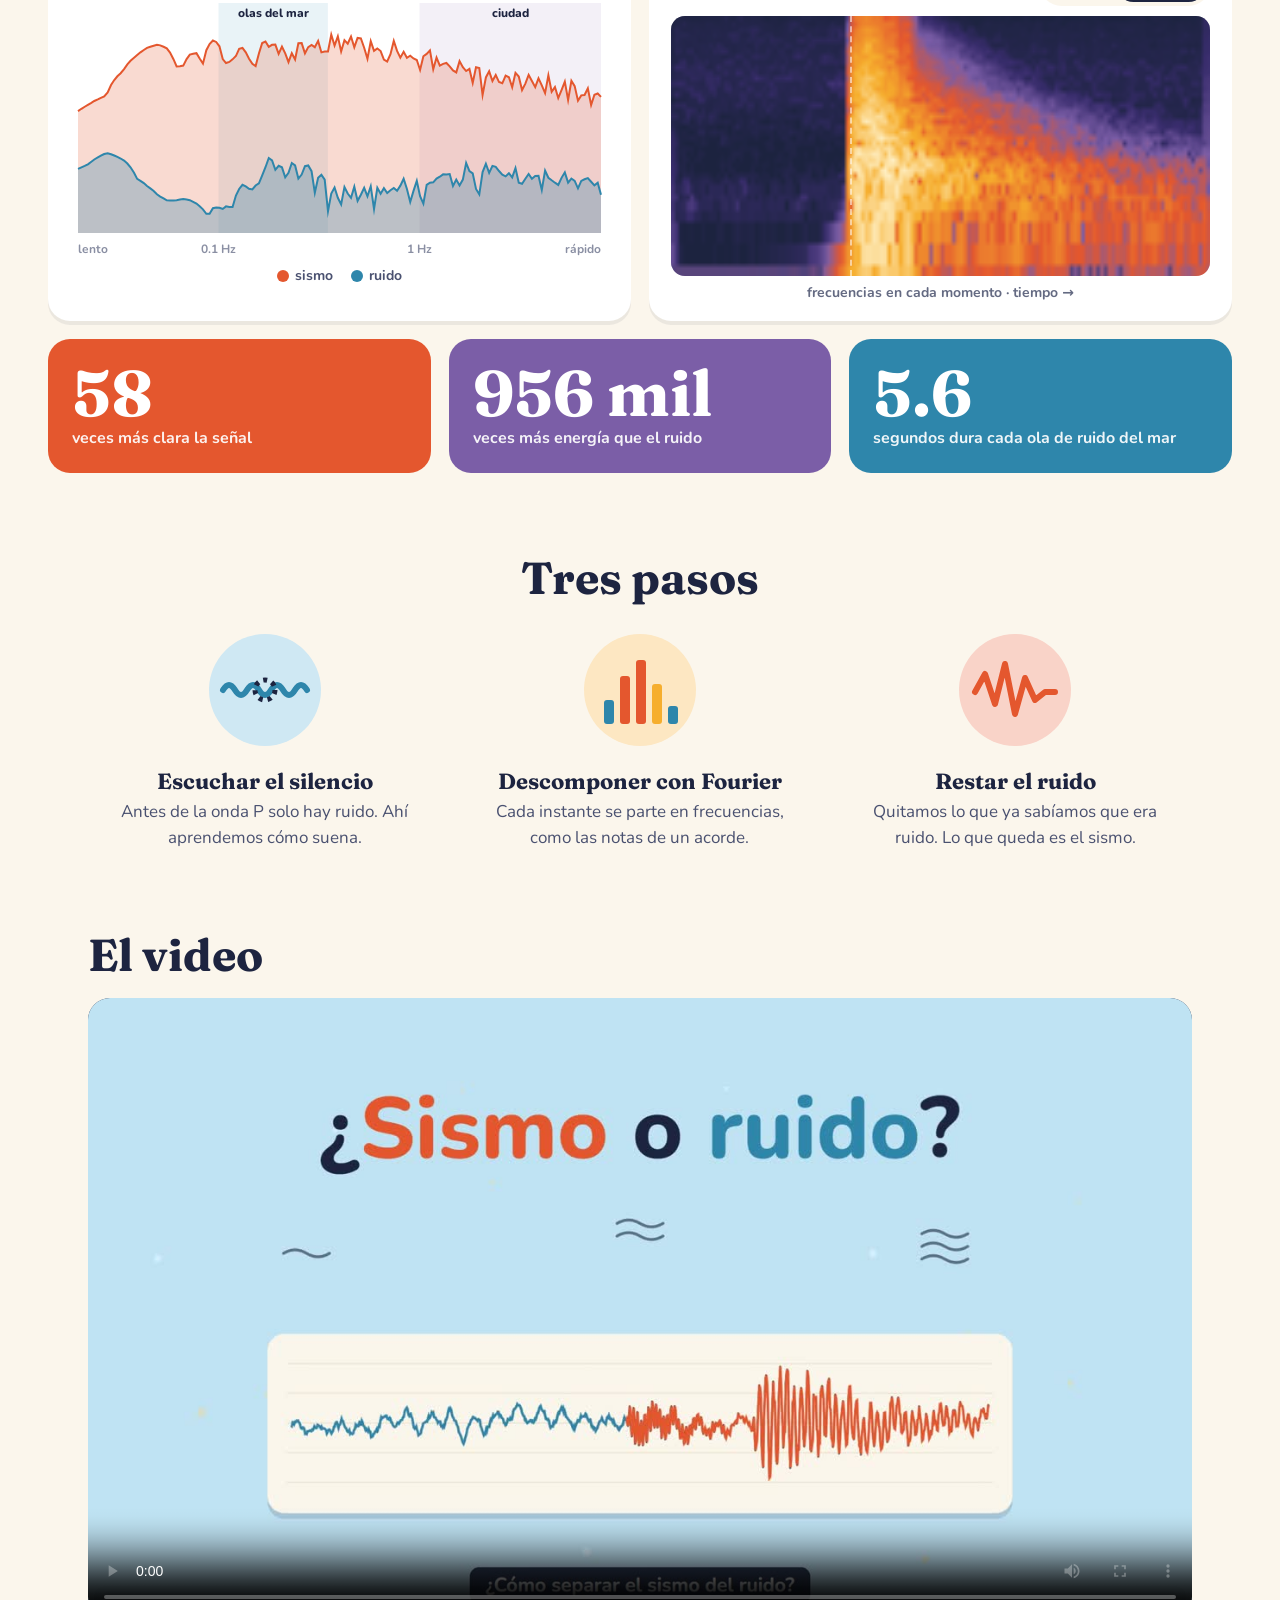
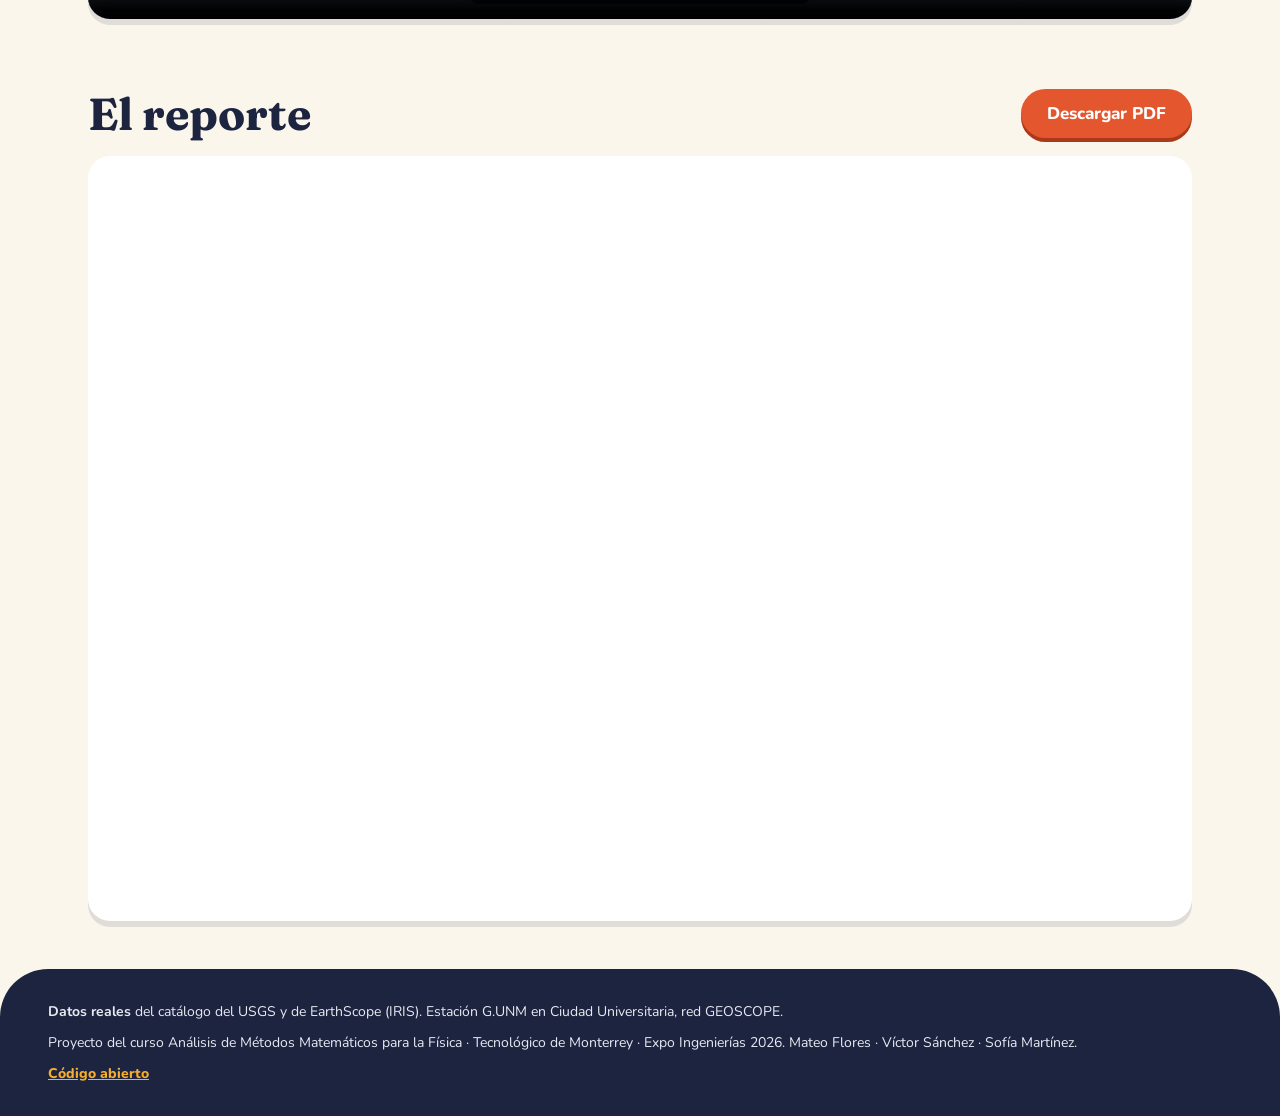
==== commit 82dba1f6: "Web: video y PDF no se cargan en modo video" ====
--- a/web/public/index.html
+++ b/web/public/index.html
@@ -109,7 +109,7 @@
 
   <section class="extra" id="video">
     <h2>El video</h2>
-    <video controls preload="metadata" playsinline poster="media/poster.jpg" src="media/sismo_o_ruido.mp4"></video>
+    <video controls preload="metadata" playsinline poster="media/poster.jpg" data-src="media/sismo_o_ruido.mp4"></video>
   </section>
 
   <section class="extra" id="reporte">
@@ -117,7 +117,7 @@
       <h2>El reporte</h2>
       <a class="boton" href="reporte.pdf" download="Fismat_SismoORuido.pdf">Descargar PDF</a>
     </div>
-    <iframe class="pdf" src="reporte.pdf#view=FitH" title="Reporte de investigación"></iframe>
+    <iframe class="pdf" data-src="reporte.pdf#view=FitH" title="Reporte de investigación"></iframe>
   </section>
 
   <footer class="pie">
--- a/web/public/estilo.css
+++ b/web/public/estilo.css
@@ -111,7 +111,7 @@
 .cifra b { display: block; font: 700 clamp(40px, 5vw, 64px)/1 "Fraunces", serif; }
 .cifra span { font-weight: 700; font-size: 16px; opacity: .92; }
 
-.como { padding: 50px clamp(16px, 4vw, 48px); text-align: center; }
+.como { scroll-margin-top: 70px; padding: 50px clamp(16px, 4vw, 48px); text-align: center; }
 .como h2 { font-size: clamp(30px, 3.5vw, 46px); margin-bottom: 28px; }
 .pasos { display: grid; grid-template-columns: repeat(3, 1fr); gap: 26px; max-width: 1100px; margin: 0 auto; }
 .paso svg { width: 120px; height: 120px; }
@@ -121,7 +121,7 @@
 .pie { background: var(--tinta); color: #E8EAF2; padding: 32px clamp(16px, 4vw, 48px); display: grid; gap: 10px; font-size: 14px; border-radius: 48px 48px 0 0; }
 .pie a { color: var(--sol); font-weight: 800; }
 
-.extra { max-width: 1200px; margin: 0 auto; padding: 30px clamp(16px, 4vw, 48px) 40px; }
+.extra { scroll-margin-top: 70px; max-width: 1200px; margin: 0 auto; padding: 30px clamp(16px, 4vw, 48px) 40px; }
 .extra h2 { font-size: clamp(30px, 3.5vw, 46px); margin-bottom: 18px; }
 .extra video { width: 100%; border-radius: var(--radio); background: var(--tinta); box-shadow: 0 6px 0 rgba(29, 36, 64, .12); display: block; }
 .extra-cab { display: flex; align-items: center; justify-content: space-between; gap: 16px; flex-wrap: wrap; margin-bottom: 18px; }
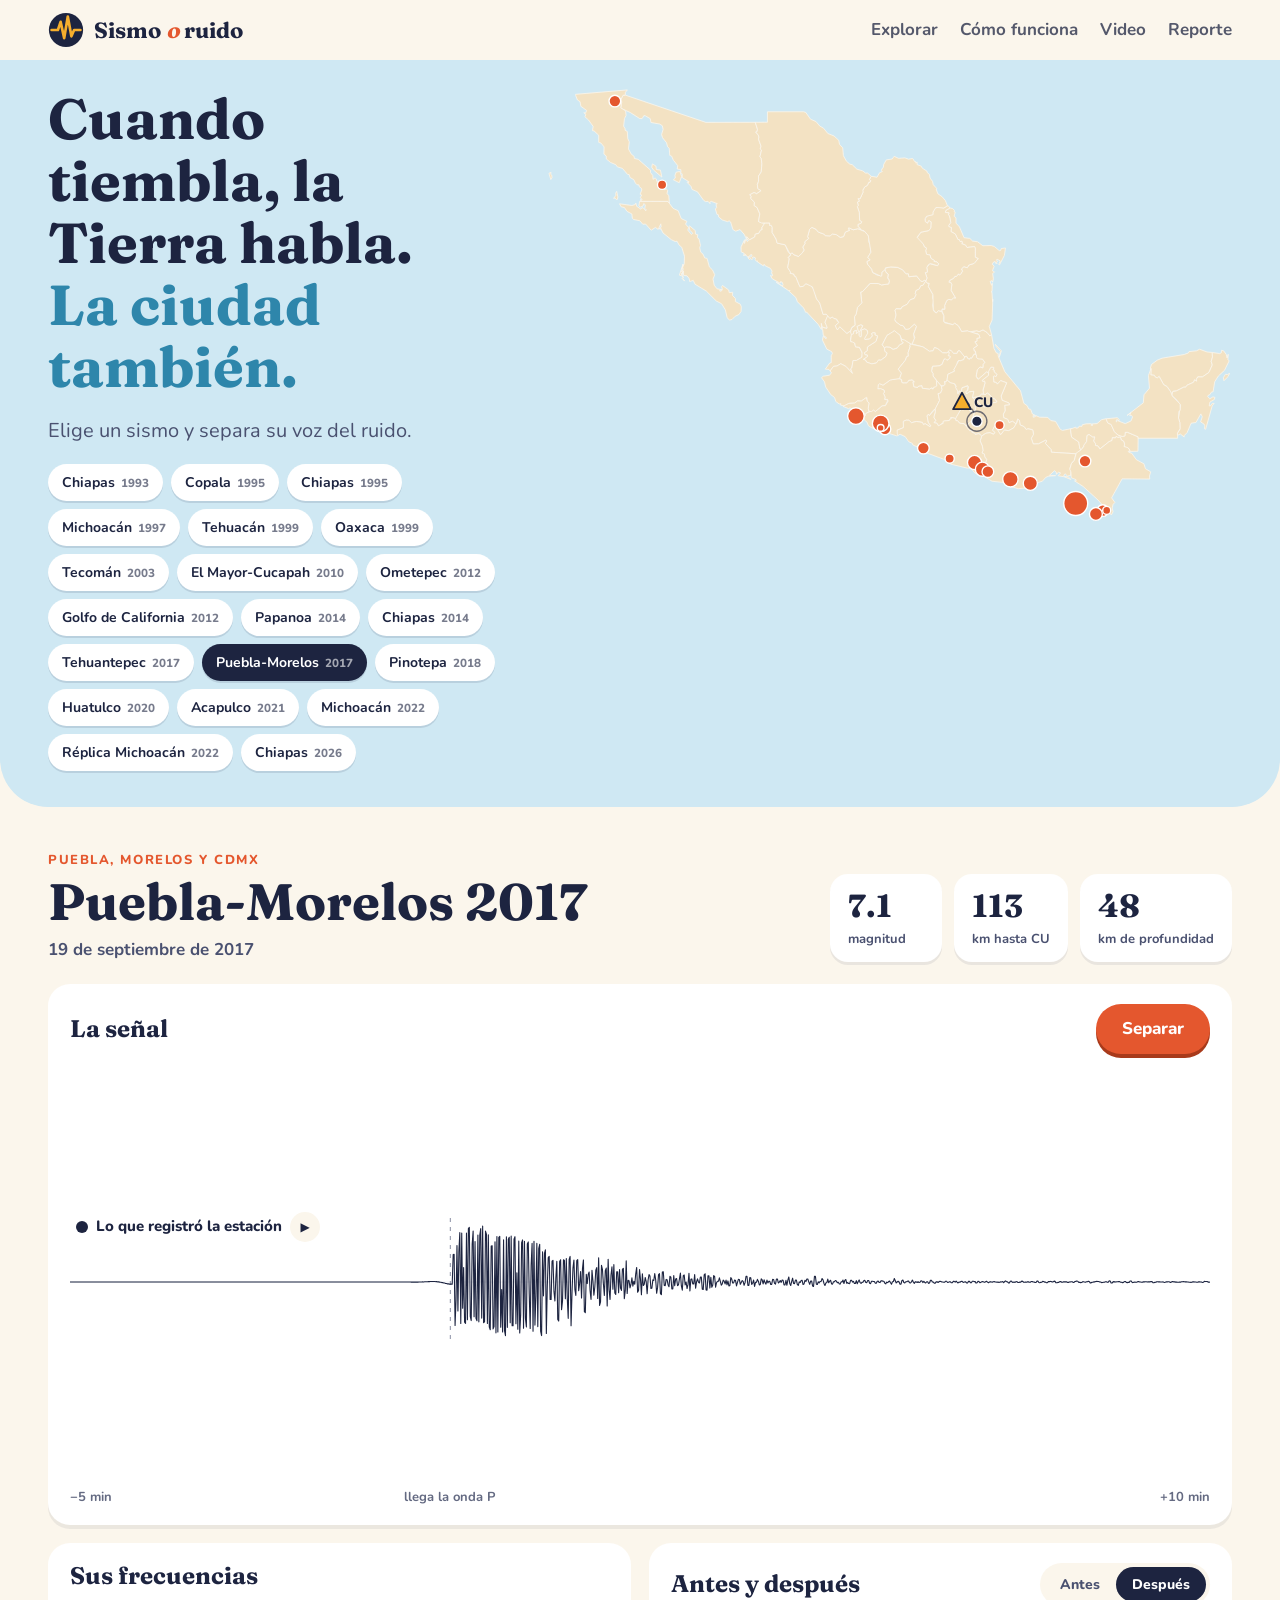
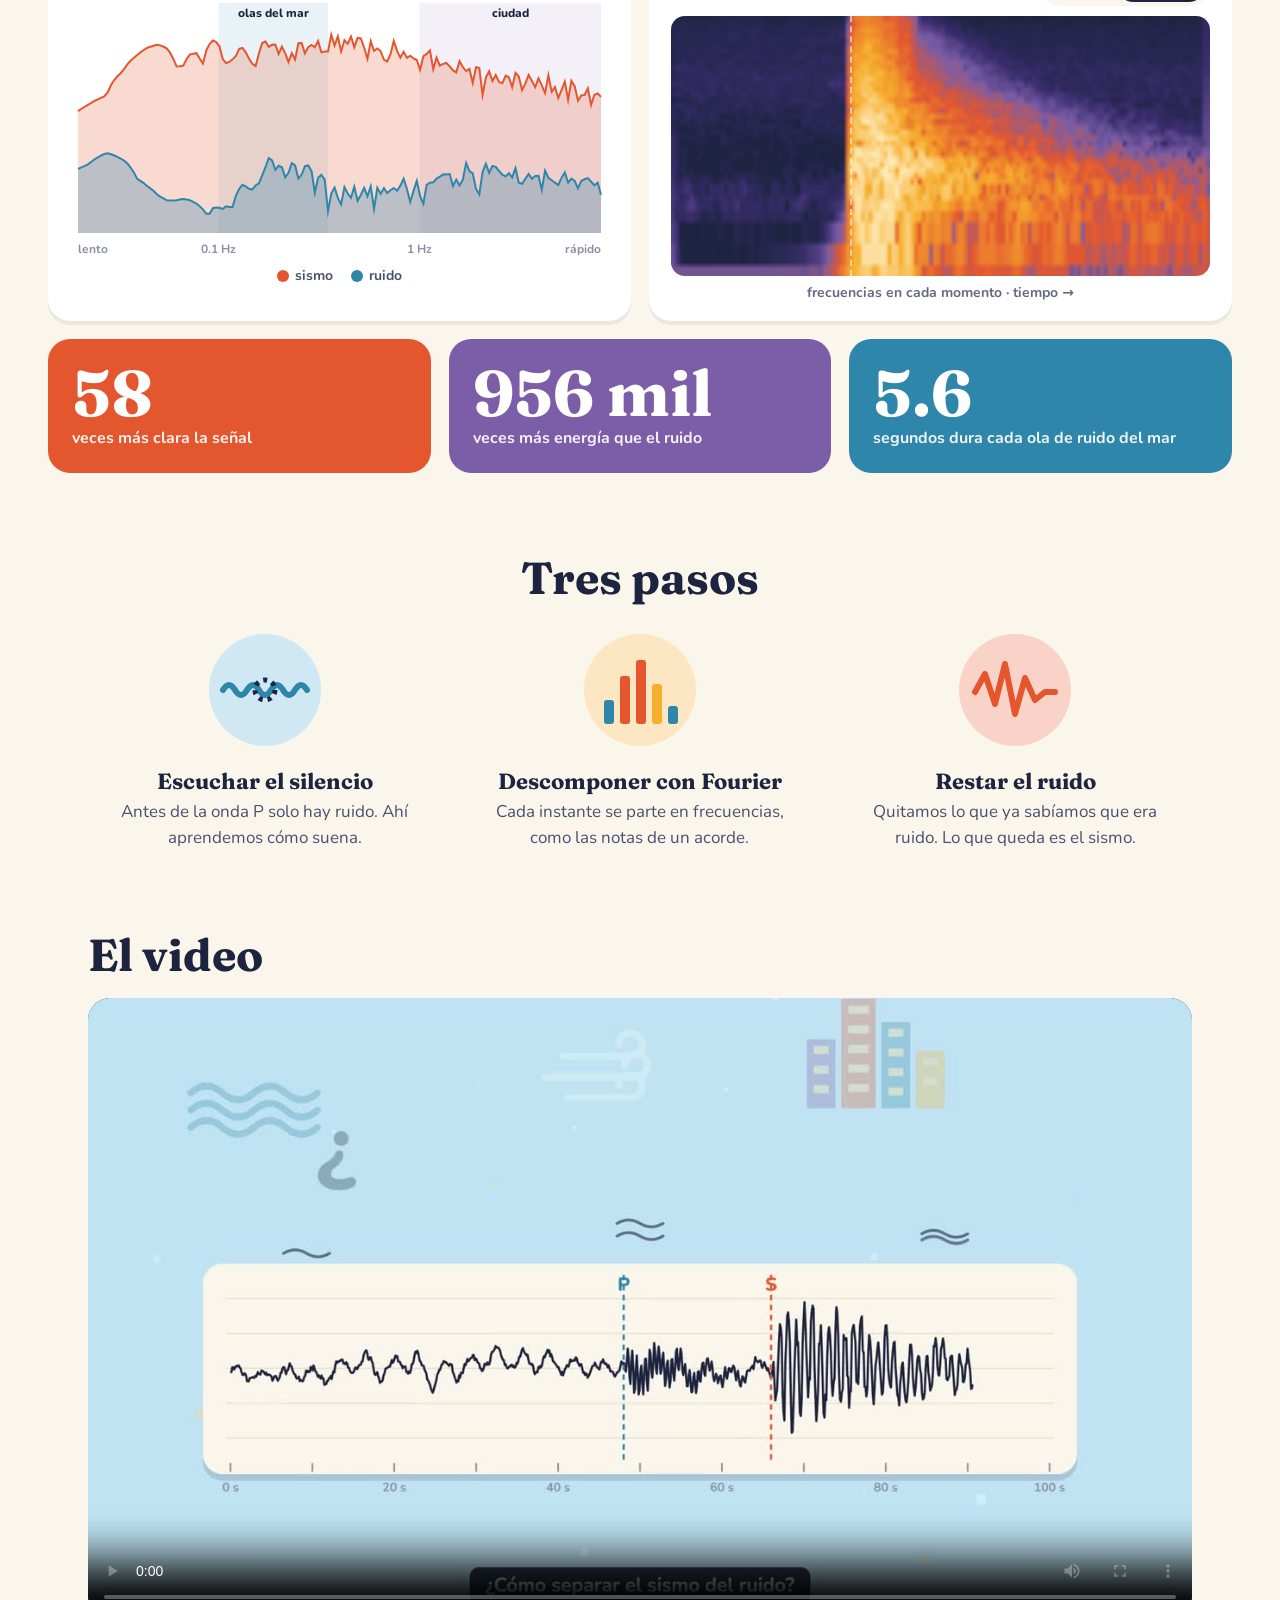
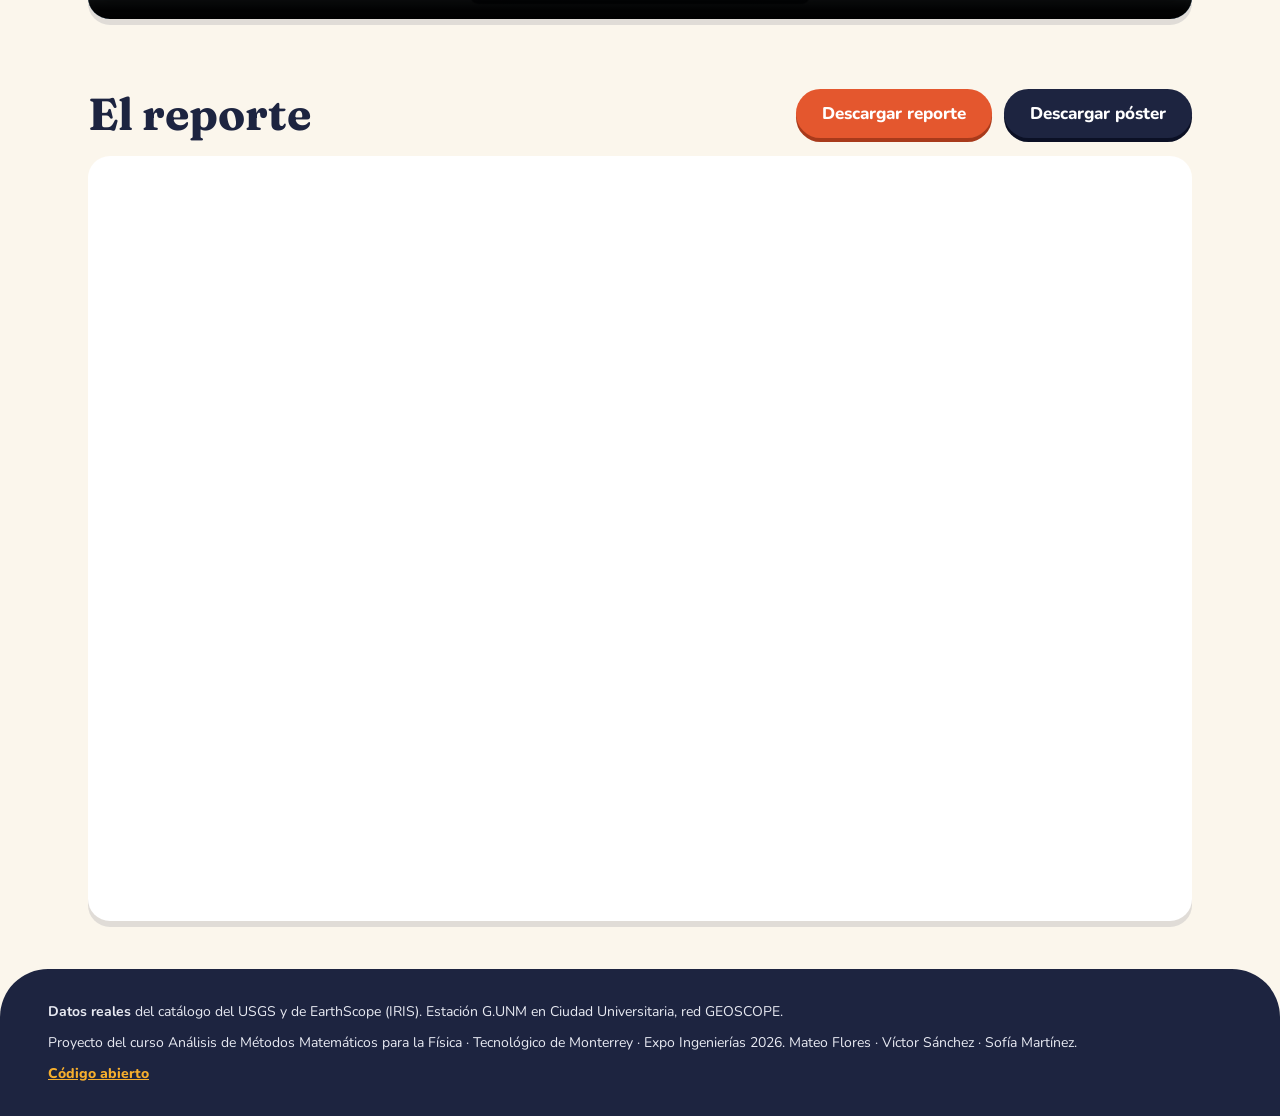
==== commit 477ac0ae: "Video final con voces (3:56), imagenes de Expo, poster en la web" ====
--- a/web/public/index.html
+++ b/web/public/index.html
@@ -115,7 +115,7 @@
   <section class="extra" id="reporte">
     <div class="extra-cab">
       <h2>El reporte</h2>
-      <a class="boton" href="reporte.pdf" download="Fismat_SismoORuido.pdf">Descargar PDF</a>
+      <div class="acciones"><a class="boton" href="reporte.pdf" download="Fismat_SismoORuido.pdf">Descargar reporte</a><a class="boton unir" href="poster.pdf" download="Poster_SismoORuido.pdf">Descargar póster</a></div>
     </div>
     <iframe class="pdf" data-src="reporte.pdf#view=FitH" title="Reporte de investigación"></iframe>
   </section>
--- a/web/public/estilo.css
+++ b/web/public/estilo.css
@@ -127,6 +127,7 @@
 .extra-cab { display: flex; align-items: center; justify-content: space-between; gap: 16px; flex-wrap: wrap; margin-bottom: 18px; }
 .extra-cab h2 { margin: 0; }
 .extra-cab .boton { text-decoration: none; }
+.acciones { display: flex; gap: 12px; flex-wrap: wrap; }
 .pdf { width: 100%; height: 85vh; min-height: 520px; border: 0; border-radius: var(--radio); background: #fff; box-shadow: 0 6px 0 rgba(29, 36, 64, .12); }
 
 @media (max-width: 900px) {
